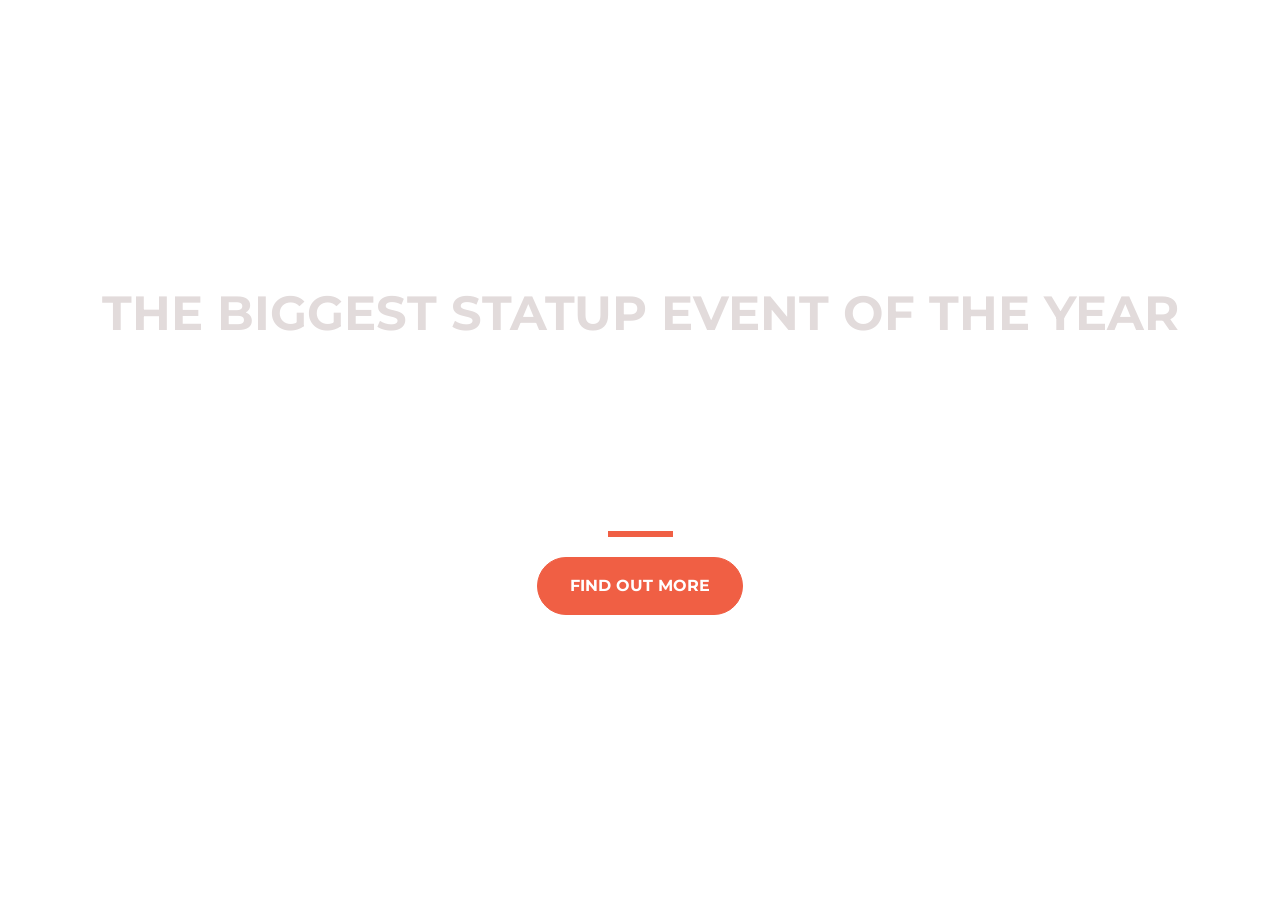
==== index.html @ e19d5ce3 "uploading website" ====
<!doctype html>
<html lang="en">
  <head>
    <meta charset="utf-8">
    <meta name="viewport" content="width=device-width, initial-scale=1">
    <title>Startup</title>
    <!-- Google Fonts -->
    <link href="https://fonts.googleapis.com/css?family=Montserrat" rel="stylesheet" >
    <!-- Note that the below Bootstrap file is a specific version. If you grab the most
    current from Bootstrap website, you will see the button grow transition being a lot faster
    than in my video.  Use whichever style sheet you like best! -->
    <!-- Bootstrap CSS from a CDN. This way you don't have to include the bootstrap file yourself -->
    <!-- CSS only -->
    <link href="https://cdn.jsdelivr.net/npm/bootstrap@5.3.3/dist/css/bootstrap.min.css" rel="stylesheet" integrity="sha384-QWTKZyjpPEjISv5WaRU9OFeRpok6YctnYmDr5pNlyT2bRjXh0JMhjY6hW+ALEwIH" crossorigin="anonymous">
    <!-- My own stylesheet -->
    <link href="style.css" rel="stylesheet">
  </head>
  <body>
    <div class="container d-flex align-items-center h-100">
      <div class="row">
        <header class="text-center col-12">
          <h1 class="text-uppercase"><strong>The biggest statup event of the year</strong></h1>
        </header>
        <div class="buffer col-12">

        </div>
        <section class="text-center col-12">
          <hr>
         <a href="https://mailchi.mp/5c52f1767a95/ztmstudents"><button class="btn btn-primary btn-xl">Find out more</button></a>
        </section>
      </div>
    </div>

    <script src="https://cdn.jsdelivr.net/npm/bootstrap@5.3.3/dist/js/bootstrap.bundle.min.js" integrity="sha384-YvpcrYf0tY3lHB60NNkmXc5s9fDVZLESaAA55NDzOxhy9GkcIdslK1eN7N6jIeHz" crossorigin="anonymous"></script>
    <script src="https://cdn.jsdelivr.net/npm/@popperjs/core@2.11.8/dist/umd/popper.min.js" integrity="sha384-I7E8VVD/ismYTF4hNIPjVp/Zjvgyol6VFvRkX/vR+Vc4jQkC+hVqc2pM8ODewa9r" crossorigin="anonymous"></script>
    <script src="https://cdn.jsdelivr.net/npm/bootstrap@5.3.3/dist/js/bootstrap.min.js" integrity="sha384-0pUGZvbkm6XF6gxjEnlmuGrJXVbNuzT9qBBavbLwCsOGabYfZo0T0to5eqruptLy" crossorigin="anonymous"></script>
  </body>
</html>
---- style.css ----
body,
html {
  width: 100%;
  height: 100%;
  font-family: 'Montserrat', sans-serif;
  background: url(header.jpg) no-repeat center center fixed; 
  -webkit-background-size: cover;
  -moz-background-size: cover;
  -o-background-size: cover;
  background-size: cover;
}

h1 {
  font-size: 3rem;
  color: #e2dbdb;
}

hr {
  margin: 20px auto;
  color: #F05F44;
  border: 3px solid #F05F44;
  max-width: 65px;
  opacity: 1;  
}

.buffer {
  height: 10rem;
}

.btn {
  font-weight: 700;
  border-radius: 300px;
  text-transform: uppercase;
}

.btn-primary {
  background-color: #f05f44;
  border-color: #f05f44;
  --bs-btn-hover-bg: #ee4b08;	
  --bs-btn-hover-border-color: #ee4b08;
}

.btn-primary:hover {
  background-color: #ee4b08;
  border-color: #ee4b08;
  border-width: 4px;
}

.btn-xl {
  padding: 1rem 2rem;
}

/* hr {
  border-color: #f05f44;
  border-width: 3px;
  max-width: 65px;
} */
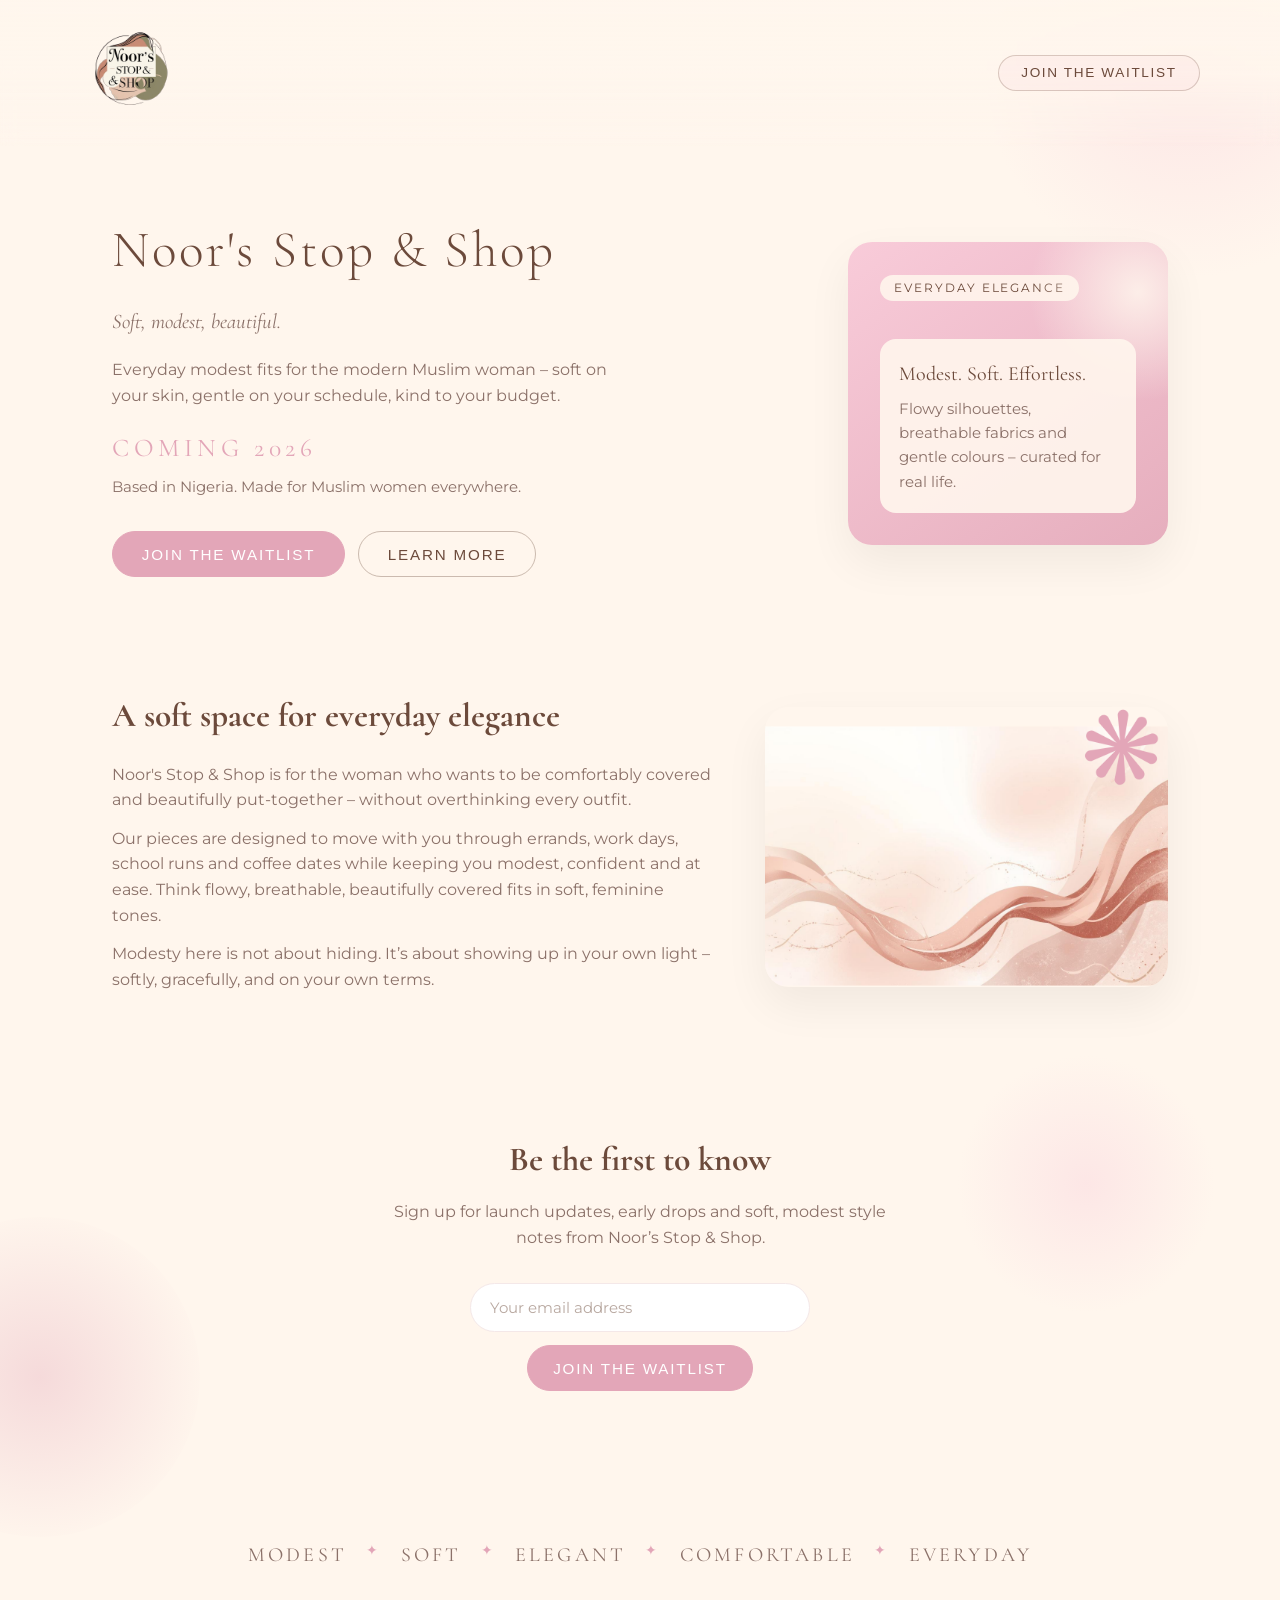
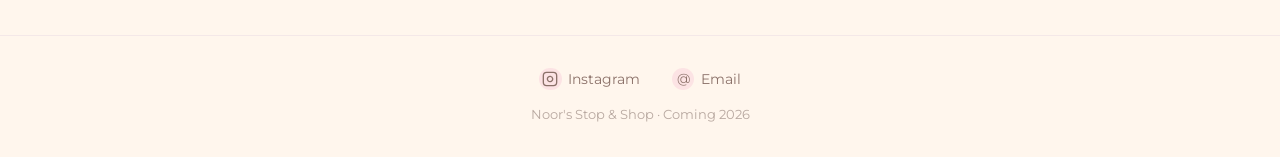
==== commit ae05c54a: "Add new assets and update landing page files Added new logo and design image assets, created landing" ====
--- a/index.html
+++ b/index.html
@@ -1,38 +1,259 @@
 <!doctype html>
 <html lang="en">
   <head>
-    <meta charset="utf-8">
-    <meta name="viewport" content="width=device-width, initial-scale=1">
-    <title>Startup</title>
-    <!-- Google Fonts -->
-    <link href="https://fonts.googleapis.com/css?family=Montserrat" rel="stylesheet" >
-    <!-- Note that the below Bootstrap file is a specific version. If you grab the most
-    current from Bootstrap website, you will see the button grow transition being a lot faster
-    than in my video.  Use whichever style sheet you like best! -->
-    <!-- Bootstrap CSS from a CDN. This way you don't have to include the bootstrap file yourself -->
-    <!-- CSS only -->
-    <link href="https://cdn.jsdelivr.net/npm/bootstrap@5.3.3/dist/css/bootstrap.min.css" rel="stylesheet" integrity="sha384-QWTKZyjpPEjISv5WaRU9OFeRpok6YctnYmDr5pNlyT2bRjXh0JMhjY6hW+ALEwIH" crossorigin="anonymous">
-    <!-- My own stylesheet -->
-    <link href="style.css" rel="stylesheet">
+    <meta charset="UTF-8" />
+    <meta
+      name="viewport"
+      content="width=device-width, initial-scale=1.0"
+    />
+    <title>Noor's Stop &amp; Shop · Coming 2026</title>
+
+    <!-- Fonts -->
+    <link
+      href="https://fonts.googleapis.com/css2?family=Cormorant:wght@300;400;500&family=Montserrat:wght@300;400;500&display=swap"
+      rel="stylesheet"
+    />
+
+    <!-- Styles -->
+    <link rel="stylesheet" href="styles.css" />
   </head>
   <body>
-    <div class="container d-flex align-items-center h-100">
-      <div class="row">
-        <header class="text-center col-12">
-          <h1 class="text-uppercase"><strong>The biggest statup event of the year</strong></h1>
-        </header>
-        <div class="buffer col-12">
-
+    <div class="page-wrapper">
+      <!-- Background decorative shapes -->
+      <div class="bg-shape shape-1" aria-hidden="true"></div>
+      <div class="bg-shape shape-2" aria-hidden="true"></div>
+      <div class="bg-shape shape-3" aria-hidden="true"></div>
+
+      <header class="site-header" aria-label="Noor's Stop & Shop">
+        <div class="container header-inner">
+          <div class="logo-mark" aria-hidden="true">
+            <img
+                src="Noor's Stop and Shop Logo.svg"
+                alt="Noor's Stop &amp; Shop logo"
+                class="logo"
+            />
+          </div>
+
+          <button
+            class="ghost-link"
+            type="button"
+            data-scroll-target="#email-signup"
+          >
+            Join the waitlist
+          </button>
         </div>
-        <section class="text-center col-12">
-          <hr>
-         <a href="https://mailchi.mp/5c52f1767a95/ztmstudents"><button class="btn btn-primary btn-xl">Find out more</button></a>
-        </section>
-      </div>
+      </header>
+
+      <main>
+        <!-- Hero Section -->
+        <section class="hero" id="top">
+          <div class="container hero-inner">
+            <div class="hero-text">
+              <h1 class="brand-name">
+                Noor's Stop &amp; Shop
+              </h1>
+              <p class="hero-tagline">Soft, modest, beautiful.</p>
+              <p class="hero-description">
+                Everyday modest fits for the modern Muslim woman – soft on
+                your skin, gentle on your schedule, kind to your budget.
+              </p>
+              <p class="launch-announcement">Coming 2026</p>
+              <p class="location-text">
+                Based in Nigeria. Made for Muslim women everywhere.
+              </p>
+              <div class="hero-actions">
+                <button
+                  class="primary-button"
+                  type="button"
+                  data-scroll-target="#email-signup"
+                >
+                  Join the waitlist
+                </button>
+                <button
+                  class="secondary-button"
+                  type="button"
+                  data-scroll-target="#about"
+                >
+                  Learn more
+                </button>
+              </div>
+            </div>
+
+            <div class="hero-visual" aria-hidden="true">
+              <div class="hero-card">
+                <div class="hero-pill">Everyday elegance</div>
+                <div class="hero-blob"></div>
+                <div class="hero-copy-block">
+                  <p class="hero-copy-title">Modest. Soft. Effortless.</p>
+                  <p class="hero-copy-body">
+                    Flowy silhouettes, breathable fabrics and gentle
+                    colours – curated for real life.
+                  </p>
+                </div>
+              </div>
+            </div>
+          </div>
+        </section>
+
+        <!-- About Section -->
+        <section class="about-section" id="about">
+
+            <div class="container about-inner">
+                <div class="about-text">
+                <h2 class="section-heading">
+                    A soft space for everyday elegance
+                </h2>
+                <p>
+                    Noor's Stop &amp; Shop is for the woman who wants to be
+                    comfortably covered and beautifully put-together – without
+                    overthinking every outfit.
+                </p>
+                <p>
+                    Our pieces are designed to move with you through errands,
+                    work days, school runs and coffee dates while keeping you
+                    modest, confident and at ease. Think flowy, breathable,
+                    beautifully covered fits in soft, feminine tones.
+                </p>
+                <p>
+                    Modesty here is not about hiding. It’s about showing up
+                    in your own light – softly, gracefully, and on your own
+                    terms.
+                </p>
+                </div>
+
+            <div class="about-visual" aria-hidden="true">
+                <img
+                    src="Landing Design.png"
+                    alt="Soft landing design preview for Noor's Stop & Shop"
+                    class="about-image"
+                />
+            </div>
+            </div>
+        </section>
+
+        <!-- Email Signup Section -->
+        <section
+          class="email-section"
+          id="email-signup"
+          aria-labelledby="signup-heading"
+        >
+          <div class="container email-inner">
+            <h2 class="signup-heading" id="signup-heading">
+              Be the first to know
+            </h2>
+            <p class="signup-description">
+              Sign up for launch updates, early drops and soft, modest style
+              notes from Noor’s Stop &amp; Shop.
+            </p>
+
+            <form class="email-form" id="email-form" novalidate>
+              <label class="visually-hidden" for="email-input">
+                Email address
+              </label>
+              <input
+                type="email"
+                class="email-input"
+                id="email-input"
+                name="email"
+                required
+                placeholder="Your email address"
+              />
+              <button
+                type="submit"
+                class="primary-button email-button"
+                id="email-submit-button"
+              >
+                <span id="email-button-text">Join the waitlist</span>
+              </button>
+            </form>
+
+            <p
+              class="signup-message"
+              id="signup-message"
+              aria-live="polite"
+            ></p>
+          </div>
+        </section>
+
+        <!-- Values Section -->
+        <section class="values-section" aria-label="Brand values">
+          <div class="container">
+            <div class="values-strip">
+              <span>Modest</span>
+              <span class="value-divider">✦</span>
+              <span>Soft</span>
+              <span class="value-divider">✦</span>
+              <span>Elegant</span>
+              <span class="value-divider">✦</span>
+              <span>Comfortable</span>
+              <span class="value-divider">✦</span>
+              <span>Everyday</span>
+            </div>
+          </div>
+        </section>
+      </main>
+
+      <!-- Footer -->
+      <footer class="footer">
+        <div class="container footer-inner">
+          <div class="social-links">
+            <a
+                href="https://www.instagram.com/noorsstopandshop/"
+                target="_blank"
+                rel="noopener noreferrer"
+                class="social-link"
+                >
+                <span class="social-icon" aria-hidden="true">
+                    <svg
+                    viewBox="0 0 24 24"
+                    aria-hidden="true"
+                    focusable="false"
+                    >
+                    <rect
+                        x="2"
+                        y="2"
+                        width="20"
+                        height="20"
+                        rx="5"
+                        ry="5"
+                        fill="none"
+                        stroke="currentColor"
+                        stroke-width="2"
+                    />
+                    <path
+                        d="M16 11.37A4 4 0 1 1 12.63 8 4 4 0 0 1 16 11.37z"
+                        fill="none"
+                        stroke="currentColor"
+                        stroke-width="2"
+                    />
+                    <line
+                        x1="17.5"
+                        y1="6.5"
+                        x2="17.51"
+                        y2="6.5"
+                        stroke="currentColor"
+                        stroke-width="2"
+                    />
+                    </svg>
+                </span>
+                <span>Instagram</span>
+                </a>
+            <a
+              href="mailto:hello@noorsstopshop.com"
+              class="social-link"
+            >
+              <span class="social-icon" aria-hidden="true">@</span>
+              <span>Email</span>
+            </a>
+          </div>
+          <p class="footer-text">
+            Noor's Stop &amp; Shop · Coming 2026
+          </p>
+        </div>
+      </footer>
     </div>
 
-    <script src="https://cdn.jsdelivr.net/npm/bootstrap@5.3.3/dist/js/bootstrap.bundle.min.js" integrity="sha384-YvpcrYf0tY3lHB60NNkmXc5s9fDVZLESaAA55NDzOxhy9GkcIdslK1eN7N6jIeHz" crossorigin="anonymous"></script>
-    <script src="https://cdn.jsdelivr.net/npm/@popperjs/core@2.11.8/dist/umd/popper.min.js" integrity="sha384-I7E8VVD/ismYTF4hNIPjVp/Zjvgyol6VFvRkX/vR+Vc4jQkC+hVqc2pM8ODewa9r" crossorigin="anonymous"></script>
-    <script src="https://cdn.jsdelivr.net/npm/bootstrap@5.3.3/dist/js/bootstrap.min.js" integrity="sha384-0pUGZvbkm6XF6gxjEnlmuGrJXVbNuzT9qBBavbLwCsOGabYfZo0T0to5eqruptLy" crossorigin="anonymous"></script>
+    <!-- Scripts -->
+    <script src="script.js"></script>
   </body>
-</html>
+</html>
--- a/styles.css
+++ b/styles.css
@@ -0,0 +1,598 @@
+/* ========== Brand Tokens ========== */
+:root {
+  /* Colours (brand palette) */
+  --color-bg: #fff6ed;          /* Cream Veil */
+  --color-surface: #f8c9d8;     /* Noor Blush */
+  --color-surface-soft: #e3a6b8;/* Rose Dust */
+  --color-text: #6c4a3b;        /* Cocoa Sand */
+  --color-muted: #8b7169;
+  --color-border: #f4e8e8;
+  --color-accent: #b5c7a1;      /* Soft Olive */
+  --color-success: #6b8e6b;
+  --color-error: #c47676;
+
+  /* Typography */
+  --font-sans: "Montserrat", system-ui, -apple-system, BlinkMacSystemFont,
+    "Segoe UI", sans-serif;
+  --font-serif: "Cormorant", "Cormorant Garamond", "Times New Roman",
+    serif;
+
+  /* Spacing scale */
+  --space-xs: 0.4rem;
+  --space-sm: 0.8rem;
+  --space-md: 1.2rem;
+  --space-lg: 2rem;
+  --space-xl: 3rem;
+  --space-xxl: 4rem;
+
+  /* Radius */
+  --radius-pill: 999px;
+  --radius-lg: 1.5rem;
+  --radius-md: 1rem;
+  --radius-sm: 0.75rem;
+
+  /* Shadows */
+  --shadow-soft: 0 18px 45px rgba(0, 0, 0, 0.06);
+}
+
+/* ========== Global ========== */
+*,
+*::before,
+*::after {
+  box-sizing: border-box;
+}
+
+html,
+body {
+  margin: 0;
+  padding: 0;
+}
+
+body {
+  min-height: 100vh;
+  font-family: var(--font-sans);
+  font-size: 16px;
+  line-height: 1.6;
+  background: var(--color-bg);
+  color: var(--color-text);
+  -webkit-font-smoothing: antialiased;
+}
+
+.page-wrapper {
+  position: relative;
+  min-height: 100vh;
+  overflow-x: hidden;
+}
+
+/* Container */
+.container {
+  width: 100%;
+  max-width: 1120px;
+  margin: 0 auto;
+  padding: 0 var(--space-lg);
+}
+
+/* ========== Decorative Background Shapes ========== */
+.bg-shape {
+  position: absolute;
+  border-radius: 50%;
+  opacity: 0.35;
+  z-index: 0;
+  pointer-events: none;
+}
+
+.shape-1 {
+  width: 420px;
+  height: 420px;
+  background: radial-gradient(
+    circle,
+    var(--color-surface) 0%,
+    transparent 70%
+  );
+  top: -140px;
+  right: -120px;
+}
+
+.shape-2 {
+  width: 320px;
+  height: 320px;
+  background: radial-gradient(
+    circle,
+    var(--color-surface-soft) 0%,
+    transparent 75%
+  );
+  bottom: 220px;
+  left: -120px;
+}
+
+.shape-3 {
+  width: 260px;
+  height: 260px;
+  background: radial-gradient(
+    circle,
+    var(--color-surface) 0%,
+    transparent 70%
+  );
+  top: 60%;
+  right: 5%;
+}
+
+/* ========== Header ========== */
+.site-header {
+  position: sticky;
+  top: 0;
+  z-index: 10;
+  backdrop-filter: blur(10px);
+  background: linear-gradient(
+    to bottom,
+    rgba(255, 246, 237, 0.96),
+    rgba(255, 246, 237, 0.9),
+    transparent
+  );
+}
+
+.header-inner {
+  display: flex;
+  align-items: center;
+  justify-content: space-between;
+  padding: var(--space-md) 0;
+}
+
+.logo-mark .logo {
+  width: 100px;
+  height: 100px;
+}
+
+/* Ghost link in header */
+.ghost-link {
+  border: 1px solid rgba(108, 74, 59, 0.25);
+  padding: 0.6rem 1.4rem;
+  border-radius: var(--radius-pill);
+  background: rgba(248, 201, 216, 0.15);
+  color: var(--color-text);
+  font-size: 0.85rem;
+  letter-spacing: 0.12em;
+  text-transform: uppercase;
+  cursor: pointer;
+  transition: all 0.2s ease;
+}
+
+.ghost-link:hover {
+  background: rgba(248, 201, 216, 0.35);
+  border-color: rgba(108, 74, 59, 0.4);
+}
+
+/* ========== Hero ========== */
+.hero {
+  position: relative;
+  z-index: 1;
+  padding: var(--space-xxl) 0 var(--space-xl);
+}
+
+.hero-inner {
+  display: grid;
+  grid-template-columns: minmax(0, 1.3fr) minmax(0, 1fr);
+  gap: var(--space-xxl);
+  align-items: center;
+}
+
+.hero-text {
+  max-width: 620px;
+}
+
+.brand-name {
+  font-family: var(--font-serif);
+  font-weight: 300;
+  font-size: clamp(2.8rem, 4vw, 3.4rem);
+  letter-spacing: 0.06em;
+  margin: 0 0 var(--space-sm);
+}
+
+.hero-tagline {
+  font-family: var(--font-serif);
+  font-size: 1.3rem;
+  font-style: italic;
+  color: var(--color-muted);
+  margin: 0 0 var(--space-md);
+}
+
+.hero-description {
+  font-size: 1rem;
+  color: var(--color-muted);
+  margin: 0 0 var(--space-md);
+  max-width: 32rem;
+}
+
+.launch-announcement {
+  font-family: var(--font-serif);
+  font-size: 1.6rem;
+  letter-spacing: 0.18em;
+  text-transform: uppercase;
+  color: var(--color-surface-soft);
+  margin: 0 0 var(--space-xs);
+}
+
+.location-text {
+  font-size: 0.95rem;
+  color: var(--color-muted);
+  margin: 0 0 var(--space-lg);
+}
+
+.hero-actions {
+  display: flex;
+  flex-wrap: wrap;
+  gap: var(--space-sm);
+}
+
+/* Hero visual card */
+.hero-visual {
+  display: flex;
+  justify-content: flex-end;
+}
+
+.hero-card {
+  position: relative;
+  width: 100%;
+  max-width: 320px;
+  padding: var(--space-lg);
+  border-radius: var(--radius-lg);
+  background: linear-gradient(
+    145deg,
+    rgba(248, 201, 216, 0.95),
+    rgba(227, 166, 184, 0.9)
+  );
+  box-shadow: var(--shadow-soft);
+  overflow: hidden;
+}
+
+.hero-pill {
+  display: inline-flex;
+  align-items: center;
+  justify-content: center;
+  padding: 0.2rem 0.9rem;
+  border-radius: var(--radius-pill);
+  background: rgba(255, 246, 237, 0.9);
+  color: var(--color-text);
+  font-size: 0.75rem;
+  letter-spacing: 0.16em;
+  text-transform: uppercase;
+  margin-bottom: var(--space-md);
+}
+
+.hero-blob {
+  position: absolute;
+  width: 220px;
+  height: 220px;
+  top: -60px;
+  right: -80px;
+  background: radial-gradient(
+    circle,
+    rgba(255, 246, 237, 0.85) 0%,
+    transparent 70%
+  );
+  pointer-events: none;
+}
+
+.hero-copy-block {
+  position: relative;
+  margin-top: var(--space-md);
+  padding: var(--space-md);
+  border-radius: var(--radius-md);
+  background: rgba(255, 246, 237, 0.92);
+}
+
+.hero-copy-title {
+  font-family: var(--font-serif);
+  font-size: 1.25rem;
+  margin: 0 0 var(--space-xs);
+}
+
+.hero-copy-body {
+  margin: 0;
+  font-size: 0.95rem;
+  color: var(--color-muted);
+}
+
+/* Buttons */
+.primary-button,
+.secondary-button {
+  border-radius: var(--radius-pill);
+  padding: 0.85rem 1.8rem;
+  font-size: 0.95rem;
+  letter-spacing: 0.12em;
+  text-transform: uppercase;
+  border: 1px solid transparent;
+  cursor: pointer;
+  transition: all 0.2s ease;
+}
+
+.primary-button {
+  background: var(--color-surface-soft);
+  color: #ffffff;
+  border-color: var(--color-surface-soft);
+}
+
+.primary-button:hover {
+  background: #d28ba9;
+  border-color: #d28ba9;
+  transform: translateY(-1px);
+}
+
+.secondary-button {
+  background: transparent;
+  color: var(--color-text);
+  border-color: rgba(108, 74, 59, 0.35);
+}
+
+.secondary-button:hover {
+  background: rgba(248, 201, 216, 0.3);
+}
+
+/* ========== About Section ========== */
+.about-section {
+  position: relative;
+  z-index: 1;
+  padding: var(--space-xxl) 0;
+}
+
+.about-inner {
+  display: grid;
+  grid-template-columns: minmax(0, 1.2fr) minmax(0, 0.8fr);
+  gap: var(--space-xl);
+  align-items: center;
+}
+
+.section-heading {
+  font-family: var(--font-serif);
+  font-size: clamp(1.8rem, 2.6vw, 2.1rem);
+  margin: 0 0 var(--space-md);
+}
+
+.about-text p {
+  margin: 0 0 var(--space-sm);
+  color: var(--color-muted);
+}
+
+/* Arch visual */
+.about-visual {
+  display: flex;
+  justify-content: center;
+}
+
+.about-image {
+  max-width: 100%;
+  height: auto;
+  border-radius: var(--radius-lg);
+  box-shadow: var(--shadow-soft);
+  display: block;
+}
+
+.decorative-arch {
+  width: 260px;
+  height: 320px;
+  border-radius: 260px 260px 200px 200px;
+  border: 2px solid var(--color-border);
+  position: relative;
+  display: flex;
+  align-items: flex-end;
+  justify-content: center;
+  padding-bottom: var(--space-lg);
+}
+
+.arch-circle {
+  width: 110px;
+  height: 110px;
+  border-radius: 50%;
+  background: radial-gradient(
+    circle,
+    rgba(248, 201, 216, 0.95),
+    rgba(227, 166, 184, 0.7)
+  );
+}
+
+.arch-star {
+  position: absolute;
+  top: 14%;
+  left: 18%;
+  font-size: 1.9rem;
+  color: var(--color-surface-soft);
+}
+
+/* ========== Email Section ========== */
+.email-section {
+  padding: var(--space-xxl) 0 var(--space-xl);
+}
+
+.email-inner {
+  max-width: 560px;
+  margin: 0 auto;
+  text-align: center;
+}
+
+.signup-heading {
+  font-family: var(--font-serif);
+  font-size: 2.1rem;
+  margin: 0 0 var(--space-sm);
+}
+
+.signup-description {
+  margin: 0 0 var(--space-lg);
+  color: var(--color-muted);
+}
+
+.email-form {
+  display: flex;
+  flex-wrap: wrap;
+  gap: var(--space-sm);
+  justify-content: center;
+}
+
+.email-input {
+  flex: 1;
+  min-width: min(260px, 100%);
+  max-width: 340px;
+  padding: 0.9rem 1.2rem;
+  border-radius: var(--radius-pill);
+  border: 1px solid var(--color-border);
+  font-size: 0.95rem;
+  font-family: var(--font-sans);
+  background: #ffffff;
+  color: var(--color-text);
+}
+
+.email-input::placeholder {
+  color: #b8a8a0;
+}
+
+.email-input:focus {
+  outline: none;
+  border-color: var(--color-surface-soft);
+  box-shadow: 0 0 0 3px rgba(227, 166, 184, 0.25);
+}
+
+.email-button {
+  padding-inline: 1.6rem;
+}
+
+.signup-message {
+  margin-top: var(--space-sm);
+  font-size: 0.9rem;
+  min-height: 1.5rem;
+}
+
+.signup-message.success {
+  color: var(--color-success);
+}
+
+.signup-message.error {
+  color: var(--color-error);
+}
+
+/* ========== Values ========== */
+.values-section {
+  padding: var(--space-xl) 0 var(--space-xxl);
+}
+
+.values-strip {
+  display: flex;
+  flex-wrap: wrap;
+  justify-content: center;
+  gap: var(--space-md);
+  font-family: var(--font-serif);
+  font-size: 1.25rem;
+  color: var(--color-muted);
+  letter-spacing: 0.16em;
+  text-transform: uppercase;
+}
+
+.value-divider {
+  font-size: 0.9rem;
+  color: var(--color-surface-soft);
+}
+
+/* ========== Footer ========== */
+.footer {
+  border-top: 1px solid var(--color-border);
+  padding: var(--space-lg) 0 var(--space-md);
+}
+
+.footer-inner {
+  text-align: center;
+}
+
+.social-links {
+  display: flex;
+  justify-content: center;
+  gap: var(--space-lg);
+  margin-bottom: var(--space-sm);
+}
+
+.social-link {
+  display: inline-flex;
+  align-items: center;
+  gap: var(--space-xs);
+  text-decoration: none;
+  color: var(--color-muted);
+  font-size: 0.9rem;
+  transition: color 0.2s ease, transform 0.2s ease;
+}
+
+.social-link:hover {
+  color: var(--color-surface-soft);
+  transform: translateY(-1px);
+}
+
+.social-icon {
+  display: inline-flex;
+  width: 1.4rem;
+  height: 1.4rem;
+  border-radius: 999px;
+  align-items: center;
+  justify-content: center;
+  background: rgba(248, 201, 216, 0.4);
+  font-size: 0.8rem;
+}
+
+.social-icon svg {
+  width: 1rem;
+  height: 1rem;
+  display: block;
+}
+
+.footer-text {
+  font-size: 0.82rem;
+  color: #b8a8a0;
+}
+
+/* ========== Utilities ========== */
+.visually-hidden {
+  border: 0;
+  clip: rect(0 0 0 0);
+  height: 1px;
+  margin: -1px;
+  overflow: hidden;
+  padding: 0;
+  position: absolute;
+  width: 1px;
+}
+
+/* ========== Responsive ========== */
+@media (max-width: 900px) {
+  .hero-inner,
+  .about-inner {
+    grid-template-columns: 1fr;
+    gap: var(--space-xl);
+  }
+
+  .hero-visual {
+    justify-content: flex-start;
+  }
+
+  .site-header {
+    position: static;
+  }
+
+  .header-inner {
+    padding-top: var(--space-md);
+  }
+}
+
+@media (max-width: 640px) {
+  .container {
+    padding: 0 var(--space-md);
+  }
+
+  .hero {
+    padding-top: var(--space-xl);
+  }
+
+  .hero-actions {
+    flex-direction: column;
+    align-items: stretch;
+  }
+
+  .values-strip {
+    font-size: 1rem;
+    gap: var(--space-sm);
+  }
+}
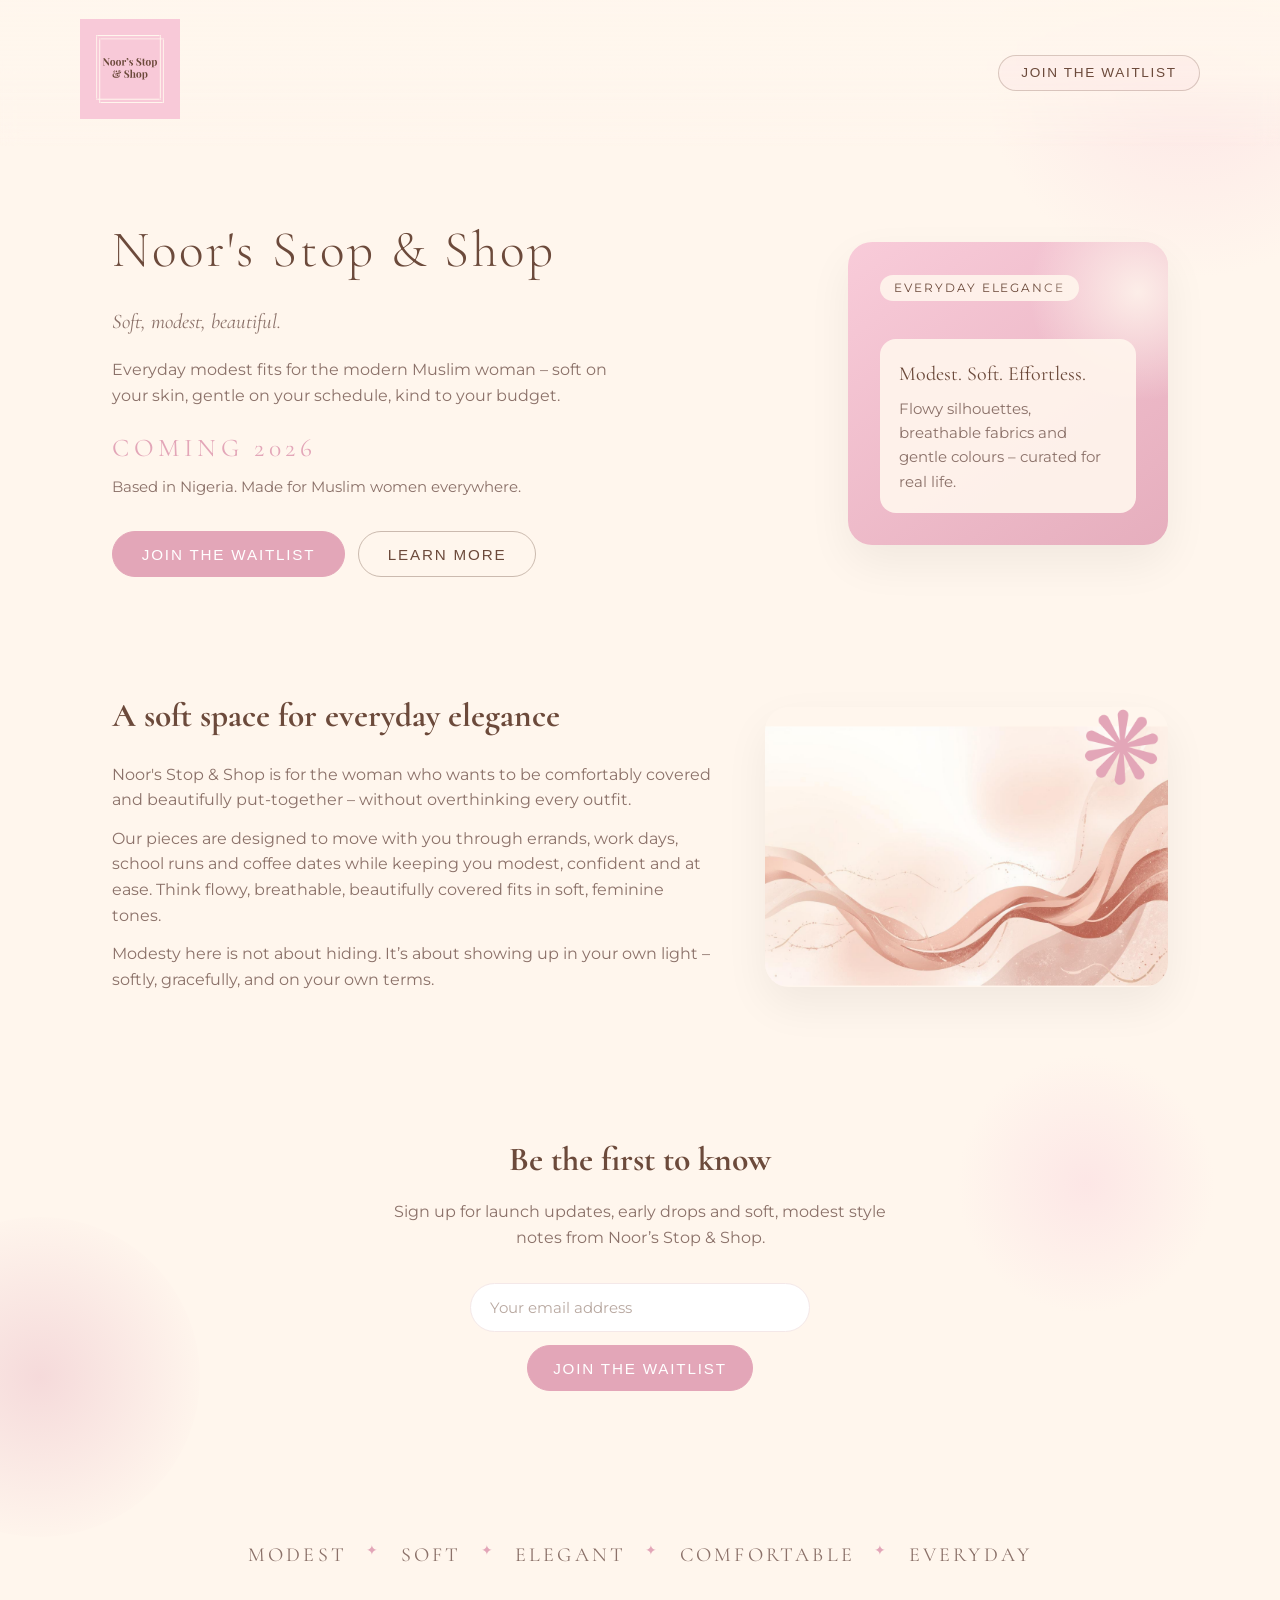
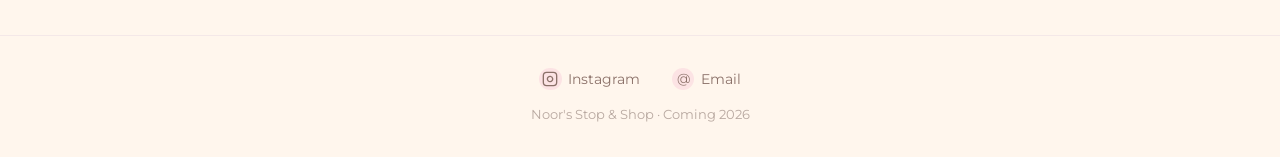
==== commit 8c3f612b: "Update logo assets and references in index.html Replaced old logo files with new Logo.png and Logo.s" ====
--- a/index.html
+++ b/index.html
@@ -28,7 +28,7 @@
         <div class="container header-inner">
           <div class="logo-mark" aria-hidden="true">
             <img
-                src="Noor's Stop and Shop Logo.svg"
+                src="Logo.svg"
                 alt="Noor's Stop &amp; Shop logo"
                 class="logo"
             />
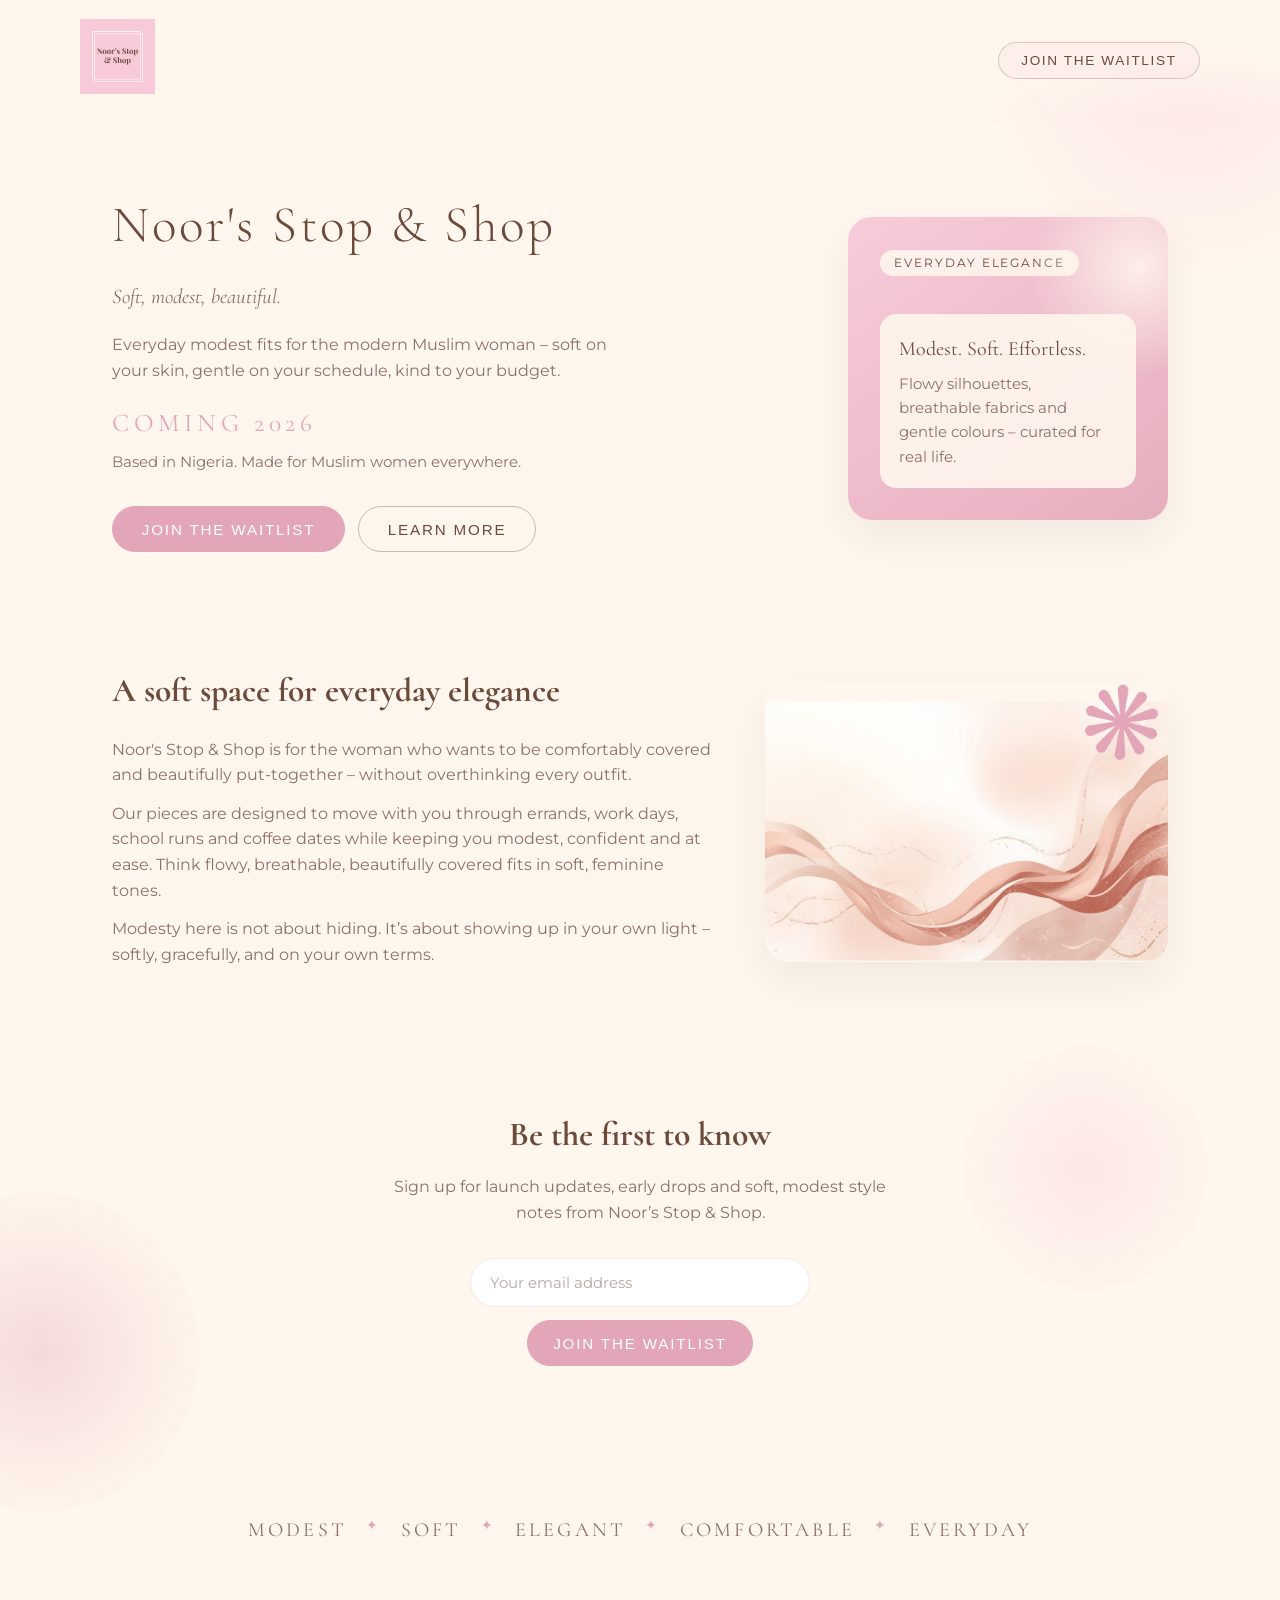
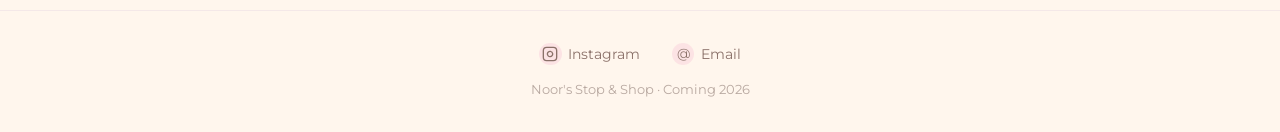
==== commit 5826bd04: "Add favicon and update index.html with icon link Added favicon.ico to the project and updated index." ====
--- a/index.html
+++ b/index.html
@@ -7,6 +7,8 @@
       content="width=device-width, initial-scale=1.0"
     />
     <title>Noor's Stop &amp; Shop · Coming 2026</title>
+
+    <link rel="icon" type="image/png" href="Logo.png" sizes="512x512" />
 
     <!-- Fonts -->
     <link
--- a/styles.css
+++ b/styles.css
@@ -139,8 +139,8 @@
 }
 
 .logo-mark .logo {
-  width: 100px;
-  height: 100px;
+  width: 75px;
+  height: 75px;
 }
 
 /* Ghost link in header */
